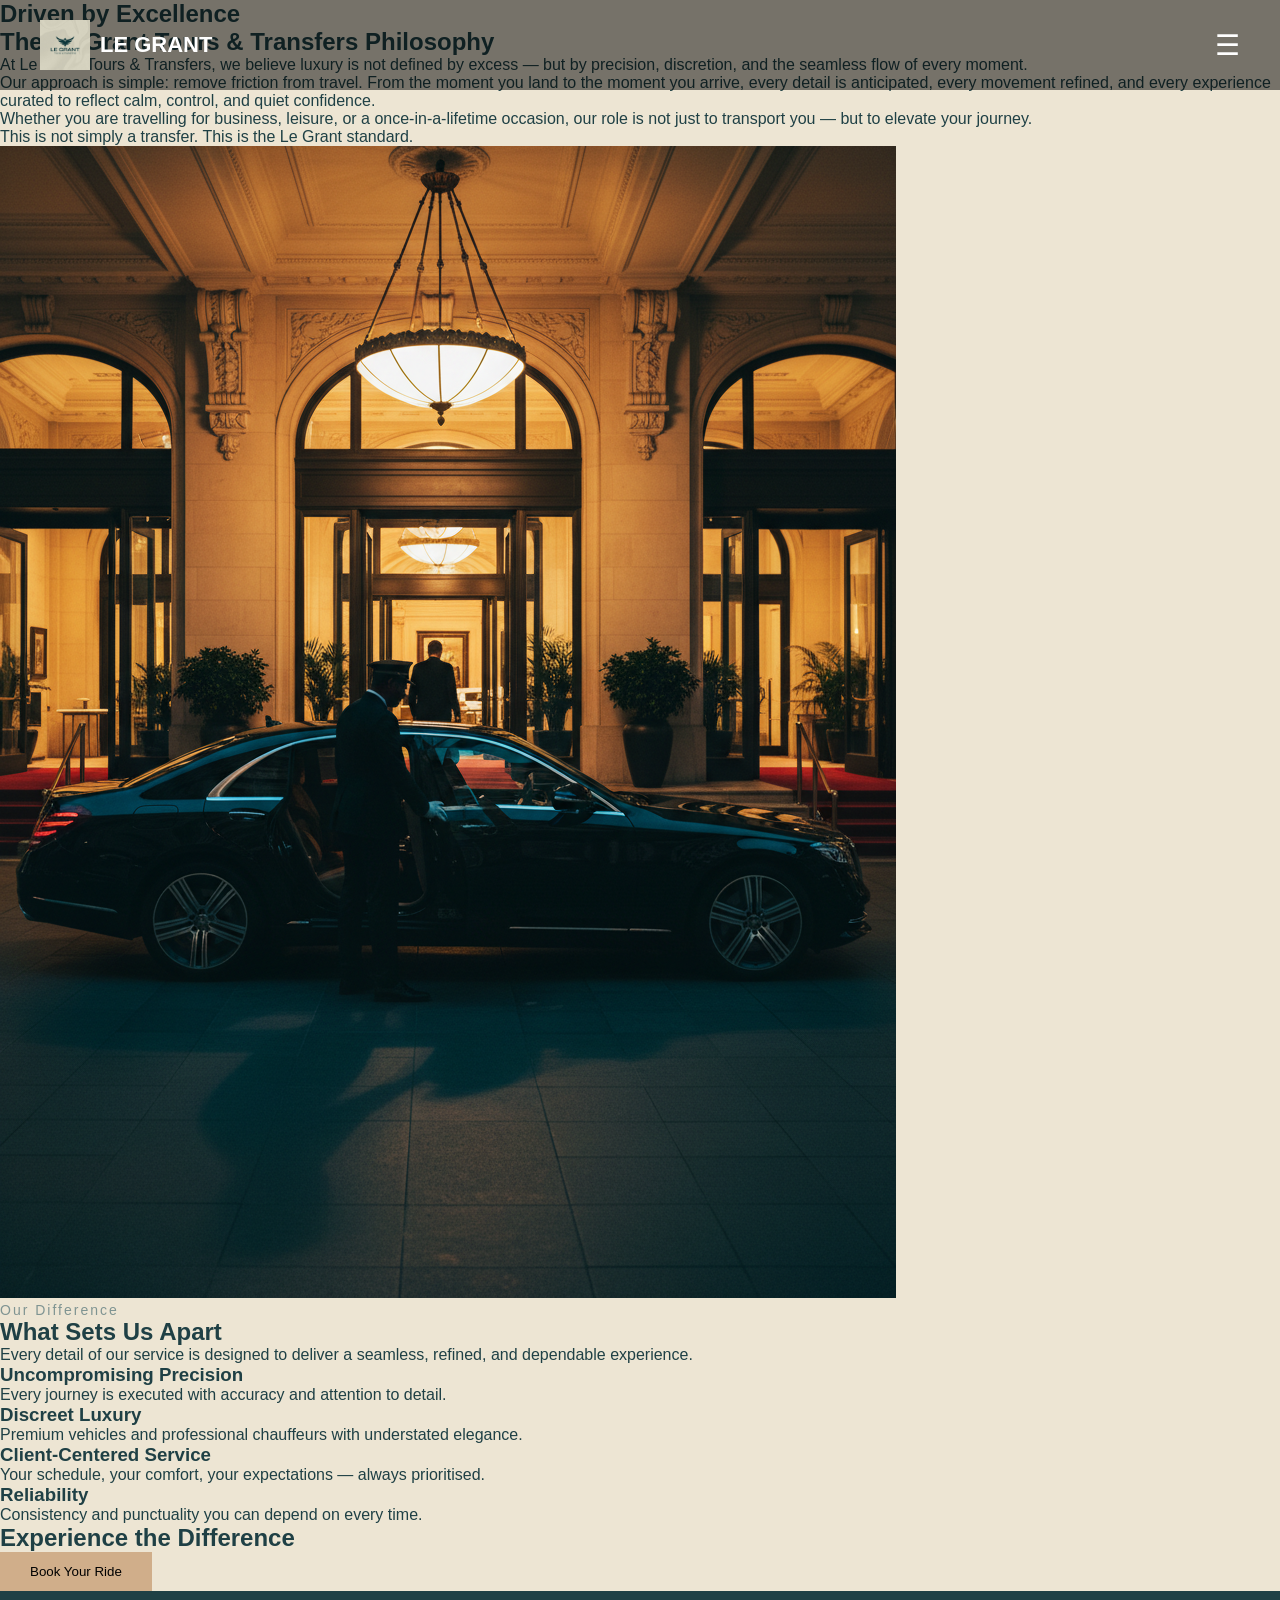
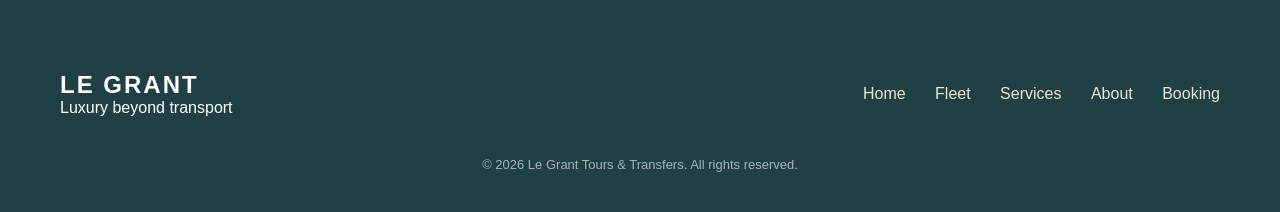
==== about.html @ b01efcc3 "Add files via upload" ====
<!DOCTYPE html>
<html lang="en">

<head>
  <meta charset="UTF-8">
  <meta name="viewport" content="width=device-width, initial-scale=1.0">
  <title>About — LE GRANT</title>
  <link rel="stylesheet" href="styles.css">
</head>

<body>

  <!-- NAV -->
  <header class="nav">
    <div class="logo-container">
      <img src="logo.jpg" alt="Logo">
      <span class="logo-text">LE GRANT</span>
    </div>
    <div class="hamburger" onclick="toggleMenu()">☰</div>
  </header>

  <!-- MENU -->
  <div class="menu-overlay" id="menuOverlay">
    <a href="index.html">Home</a>
    <a href="about.html">About</a>
    <a href="booking.html">Booking</a>
  </div>

  <!-- HERO -->
  <section class="about-hero">
    <h1>Driven by Excellence</h1>
  </section>

  <!-- STORY -->
  <section class="about-story">
    <div class="about-container">

      <div class="about-text">
        <h2>The Le Grant Tours & Transfers Philosophy</h2>

        <p>
          At Le Grant Tours & Transfers, we believe luxury is not defined by excess —
          but by precision, discretion, and the seamless flow of every moment.
        </p>

        <p>
          Our approach is simple: remove friction from travel. From the moment you land
          to the moment you arrive, every detail is anticipated, every movement refined,
          and every experience curated to reflect calm, control, and quiet confidence.
        </p>

        <p>
          Whether you are travelling for business, leisure, or a once-in-a-lifetime occasion,
          our role is not just to transport you — but to elevate your journey.
        </p>

        <p>
          This is not simply a transfer.  
          This is the Le Grant standard.
        </p>
      </div>

      <div class="about-image">
        <img src="driver.jpg" alt="Driver">
      </div>

    </div>
  </section>

  <!-- VALUES -->
  <section class="about-values">

    <div class="values-header">
      <p class="subtitle">Our Difference</p>
      <h2>What Sets Us Apart</h2>
      <p>
        Every detail of our service is designed to deliver a seamless, refined,
        and dependable experience.
      </p>
    </div>

    <div class="values-grid">

      <div class="value-card">
        <h3>Uncompromising Precision</h3>
        <p>Every journey is executed with accuracy and attention to detail.</p>
      </div>

      <div class="value-card">
        <h3>Discreet Luxury</h3>
        <p>Premium vehicles and professional chauffeurs with understated elegance.</p>
      </div>

      <div class="value-card">
        <h3>Client-Centered Service</h3>
        <p>Your schedule, your comfort, your expectations — always prioritised.</p>
      </div>

      <div class="value-card">
        <h3>Reliability</h3>
        <p>Consistency and punctuality you can depend on every time.</p>
      </div>

    </div>

  </section>

  <!-- CTA -->
  <section class="about-cta">
    <h2>Experience the Difference</h2>
    <a href="booking.html">
      <button>Book Your Ride</button>
    </a>
  </section>

  <!-- FOOTER -->
  <footer class="footer">

    <div class="footer-top">
      <div>
        <h2>LE GRANT</h2>
        <p>Luxury beyond transport</p>
      </div>

      <div class="footer-links">
        <a href="index.html">Home</a>
        <a href="index.html#fleet">Fleet</a>
        <a href="index.html#services">Services</a>
        <a href="about.html">About</a>
        <a href="booking.html">Booking</a>
      </div>
    </div>

    <p class="copyright">
      © 2026 Le Grant Tours & Transfers. All rights reserved.
    </p>

  </footer>

  <script src="script.js"></script>

</body>
</html>
---- styles.css ----
/* ===== RESET ===== */
* {
  margin: 0;
  padding: 0;
  box-sizing: border-box;
}

/* ===== BASE ===== */
body {
  font-family: 'Helvetica Neue', sans-serif;
  background: #EDE5D3;
  color: #1F4045;
}

html {
  scroll-behavior: smooth;
}

/* ===== NAV ===== */
.nav {
  position: fixed;
  width: 100%;
  padding: 20px 40px;
  display: flex;
  justify-content: space-between;
  align-items: center;
  z-index: 1000;
  background: rgba(0,0,0,0.5);
}

.logo-container {
  display: flex;
  align-items: center;
  gap: 10px;
}

.logo-container img {
  height: 50px;
}

.logo-text {
  font-size: 22px;
  color: white;
  font-weight: bold;
}

/* HAMBURGER */
.hamburger {
  font-size: 28px;
  color: white;
  cursor: pointer;
}

/* ===== MENU OVERLAY ===== */
.menu-overlay {
  position: fixed;
  inset: 0;
  background: #1F4045;
  display: flex;
  flex-direction: column;
  justify-content: center;
  align-items: center;
  transform: scaleY(0);
  transform-origin: top;
  transition: 0.5s ease;
  z-index: 9999;
}

.menu-overlay.active {
  transform: scaleY(1);
}

.menu-overlay a {
  color: white;
  font-size: 28px;
  margin: 15px 0;
  text-decoration: none;
}

/* ===== HERO ===== */
.hero {
  height: 100vh;
  background: url('hero.jpg') center/cover no-repeat;
  position: relative;
}

.overlay {
  position: absolute;
  inset: 0;
  background: rgba(31,64,69,0.6);
}

.hero-text {
  position: absolute;
  top: 50%;
  left: 10%;
  transform: translateY(-50%);
  color: white;
}

.hero h1 {
  font-size: 60px;
}

button {
  background: #D0AE8A;
  border: none;
  padding: 12px 30px;
  cursor: pointer;
  transition: 0.3s;
}

button:hover {
  opacity: 0.8;
}

/* ===== VIDEO FIX (IMPORTANT) ===== */
.video-section {
  display: flex;
  height: 100vh;
}

.video-section video {
  width: 60%;
  height: 100%;
  object-fit: cover;
}

.video-side-text {
  width: 40%;
  padding: 40px;
  background: #1F4045;
  color: white;
  display: flex;
  flex-direction: column;
  justify-content: center;
}

/* ===== MOBILE FIX ===== */
@media (max-width: 768px) {

  .hero h1 {
    font-size: 32px;
  }

  .nav {
    padding: 15px 20px;
  }

  .video-section {
    flex-direction: column;
    height: auto;
  }

  .video-section video {
    width: 100%;
    height: 300px;
  }

  .video-side-text {
    width: 100%;
    text-align: center;
  }
}
/* ===== FLEET ===== */
.fleet {
  padding: 100px 60px;
  background: #EDE5D3;
}

.fleet-wrapper {
  display: flex;
  align-items: center;
  justify-content: space-between;
  gap: 60px;
}

.fleet-info {
  width: 45%;
}

.subtitle {
  color: #7F9492;
  font-size: 14px;
  letter-spacing: 2px;
}

.fleet-info h2 {
  font-size: 42px;
  margin: 10px 0;
}

.fleet-info p {
  line-height: 1.6;
}

.specs {
  display: flex;
  gap: 40px;
  margin-top: 30px;
}

.specs div {
  text-align: left;
}

.specs span {
  font-size: 12px;
  color: gray;
}

.specs h3 {
  font-size: 22px;
  margin-top: 5px;
}

.counter {
  margin-top: 40px;
  font-size: 20px;
  opacity: 0.7;
}

/* IMAGE SIDE */
.fleet-slider {
  position: relative;
  width: 50%;
}

.fleet-slider img {
  width: 100%;
  border-radius: 12px;
  transition: opacity 0.5s ease, transform 0.4s ease;
}

/* HOVER EFFECT */
.fleet-slider img:hover {
  transform: scale(1.02);
}

/* ARROWS */
.arrow {
  position: absolute;
  top: 50%;
  transform: translateY(-50%);
  background: rgba(0,0,0,0.5);
  color: white;
  border: none;
  padding: 10px 14px;
  cursor: pointer;
  border-radius: 50%;
}

.left { left: 15px; }
.right { right: 15px; }

/* ===== MOBILE ===== */
@media (max-width: 768px) {
  .fleet-wrapper {
    flex-direction: column;
  }

  .fleet-info,
  .fleet-slider {
    width: 100%;
  }

  .fleet-info {
    text-align: center;
  }

  .specs {
    justify-content: center;
  }
}
/* ===== SERVICES ===== */
.services {
  padding: 120px 60px;
  background: #7F9492;
  color: white;
}

.services-header {
  max-width: 600px;
  margin-bottom: 60px;
}

.services-header h2 {
  font-size: 42px;
}

.services-desc {
  opacity: 0.85;
  line-height: 1.6;
}

.services-grid {
  display: grid;
  grid-template-columns: repeat(2, 1fr);
  gap: 30px;
}

.service-card {
  background: rgba(255,255,255,0.08);
  padding: 40px;
  border-radius: 12px;
  transition: all 0.4s ease;
}

.service-card h3 {
  margin-bottom: 10px;
}

.service-card p {
  opacity: 0.85;
}

/* HOVER = LUXURY FEEL */
.service-card:hover {
  background: #D0AE8A;
  color: #1F4045;
  transform: translateY(-8px);
}

/* ===== MOBILE ===== */
@media (max-width: 768px) {
  .services {
    padding: 80px 20px;
  }

  .services-grid {
    grid-template-columns: 1fr;
  }
}
/* ===== VIDEO SECTION CLEAN ===== */
.video-section {
  display: flex;
  height: 100vh;
}

.video-container {
  width: 60%;
  height: 100%;
  overflow: hidden;
}

.video-container video {
  width: 100%;
  height: 100%;
  object-fit: cover;
}

.video-text {
  width: 40%;
  background: #1F4045;
  color: white;
  padding: 60px;
  display: flex;
  flex-direction: column;
  justify-content: center;
}

.video-text h2 {
  font-size: 36px;
  margin: 10px 0;
}

.video-text h4 {
  margin-top: 20px;
  font-size: 20px;
  opacity: 0.8;
}

.video-text p {
  margin-top: 10px;
  line-height: 1.6;
  opacity: 0.9;
}

/* ===== MOBILE ===== */
@media (max-width: 768px) {
  .video-section {
    flex-direction: column;
    height: auto;
  }

  .video-container {
    width: 100%;
    height: 300px;
  }

  .video-text {
    width: 100%;
    padding: 30px;
    text-align: center;
  }
}
/* ===== PILOTS ===== */
.pilots-section {
  padding: 120px 60px;
  background: #EDE5D3;
}

.pilots-container {
  display: flex;
  align-items: center;
  gap: 80px;
}

.pilots-image {
  width: 50%;
}

.pilots-image img {
  width: 100%;
  border-radius: 12px;
  object-fit: cover;
}

/* TEXT SIDE */
.pilots-content {
  width: 50%;
}

.pilots-content h2 {
  font-size: 42px;
  margin: 10px 0 20px;
}

.pilots-text {
  margin-bottom: 15px;
  line-height: 1.7;
  opacity: 0.85;
}

/* STATS */
.pilots-stats {
  margin-top: 30px;
}

.stat-item {
  display: flex;
  align-items: center;
  gap: 15px;
  margin-bottom: 20px;
}

.stat-item i {
  font-size: 20px;
  color: #D0AE8A;
}

.stat-item h3 {
  font-size: 16px;
  margin-bottom: 2px;
}

.stat-item span {
  font-size: 13px;
  opacity: 0.7;
}

/* ===== MOBILE ===== */
@media (max-width: 768px) {
  .pilots-container {
    flex-direction: column;
    gap: 40px;
  }

  .pilots-image,
  .pilots-content {
    width: 100%;
  }

  .pilots-content {
    text-align: center;
  }

  .stat-item {
    justify-content: center;
  }
}
/* ===== CONTACT ===== */
.contact-section {
  padding: 120px 60px;
  background: #1F4045;
  color: white;
}

.contact-container {
  display: flex;
  justify-content: space-between;
  gap: 80px;
  align-items: flex-start;
}

/* LEFT SIDE */
.contact-info {
  width: 45%;
}

.contact-info h2 {
  font-size: 40px;
  margin-bottom: 20px;
}

.contact-info p {
  margin-bottom: 15px;
  line-height: 1.6;
  opacity: 0.9;
}

/* FORM */
.contact-form {
  width: 45%;
  display: flex;
  flex-direction: column;
}

.contact-form input,
.contact-form textarea {
  margin-bottom: 15px;
  padding: 14px;
  border: none;
  border-radius: 6px;
  font-size: 14px;
}

.contact-form textarea {
  min-height: 120px;
  resize: none;
}

.contact-form button {
  background: #D0AE8A;
  padding: 14px;
  border-radius: 6px;
  font-weight: bold;
}

/* ===== MOBILE ===== */
@media (max-width: 768px) {
  .contact-container {
    flex-direction: column;
  }

  .contact-info,
  .contact-form {
    width: 100%;
  }

  .contact-info {
    text-align: center;
  }
}
/* ===== FOOTER ===== */
.footer {
  background: #1F4045;
  color: white;
  padding: 80px 60px 40px;
}

.footer-top {
  display: flex;
  justify-content: space-between;
  align-items: center;
  margin-bottom: 40px;
}

.footer h2 {
  font-size: 24px;
  letter-spacing: 2px;
}

.footer-links a {
  margin-left: 25px;
  color: #EDE5D3;
  text-decoration: none;
  position: relative;
}

/* UNDERLINE HOVER EFFECT */
.footer-links a::after {
  content: "";
  position: absolute;
  left: 0;
  bottom: -5px;
  width: 0%;
  height: 2px;
  background: #D0AE8A;
  transition: 0.3s;
}

.footer-links a:hover::after {
  width: 100%;
}

.copyright {
  text-align: center;
  font-size: 13px;
  opacity: 0.6;
}
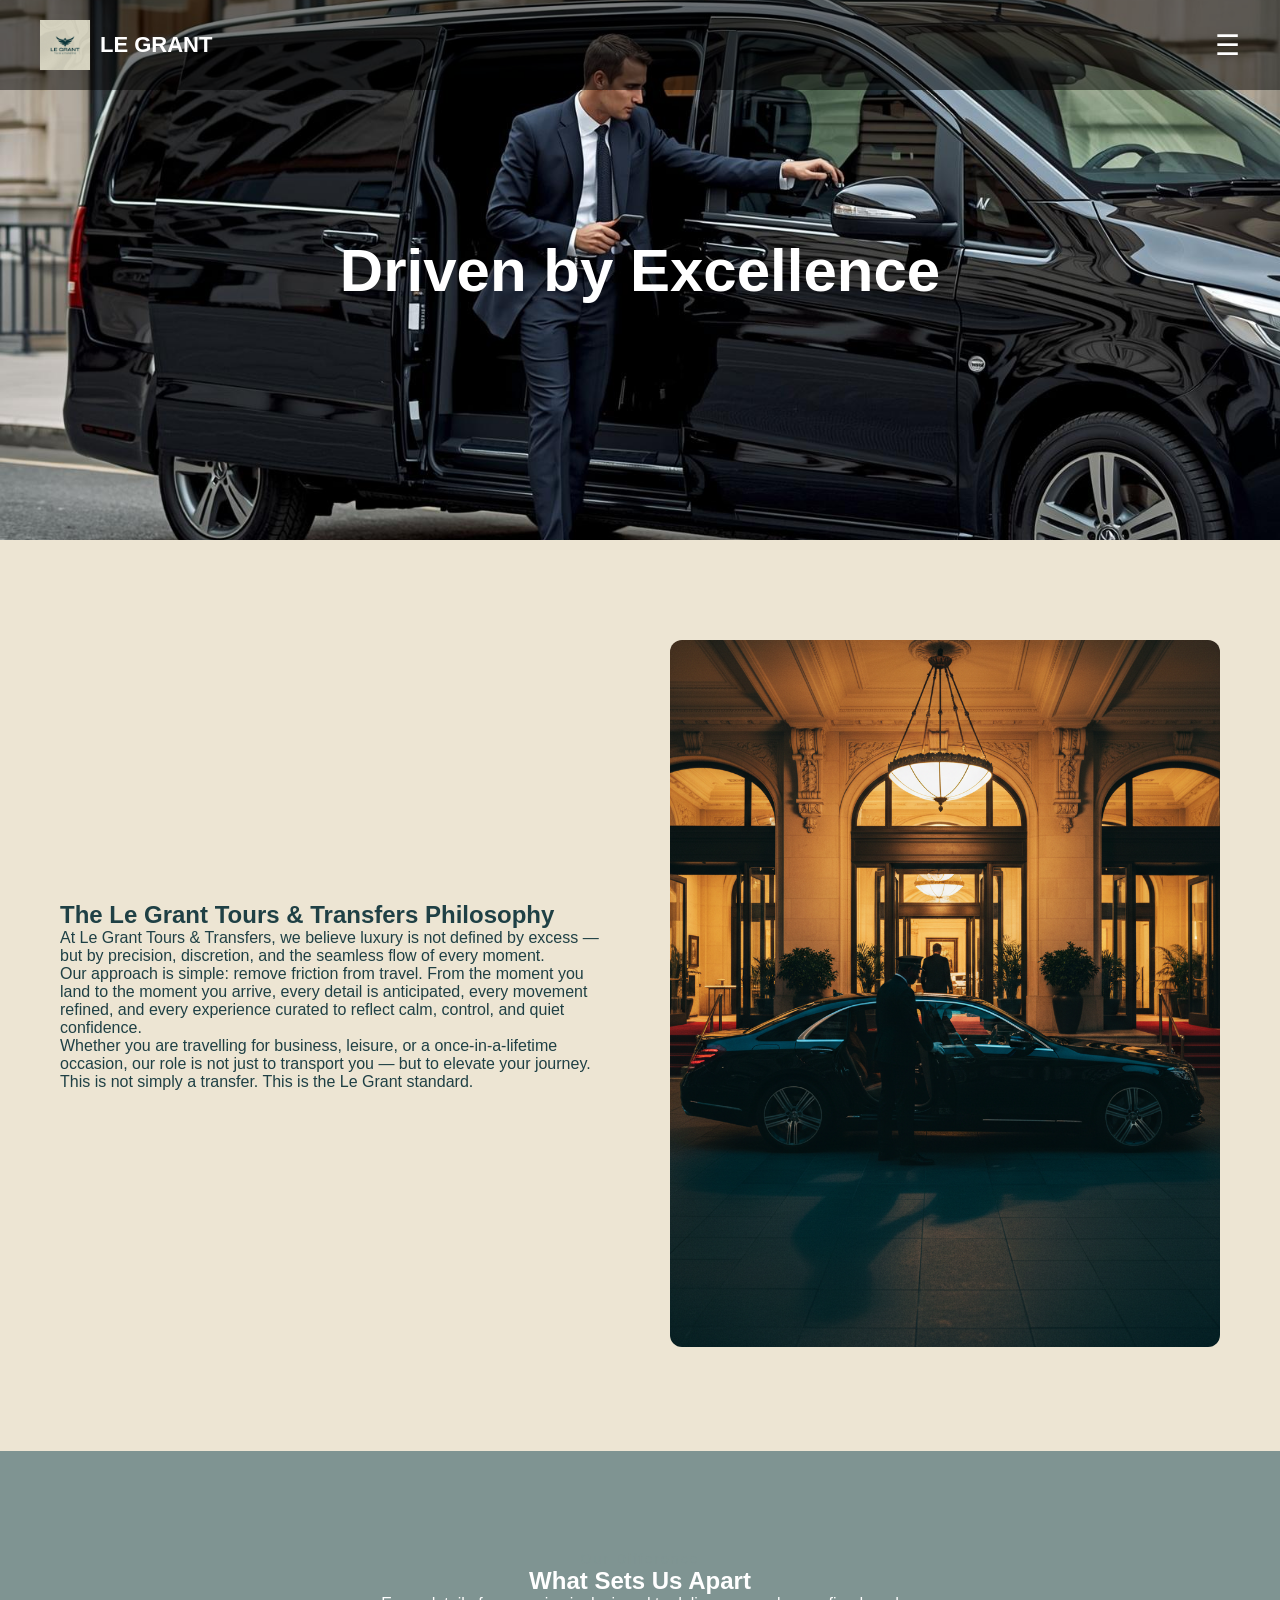
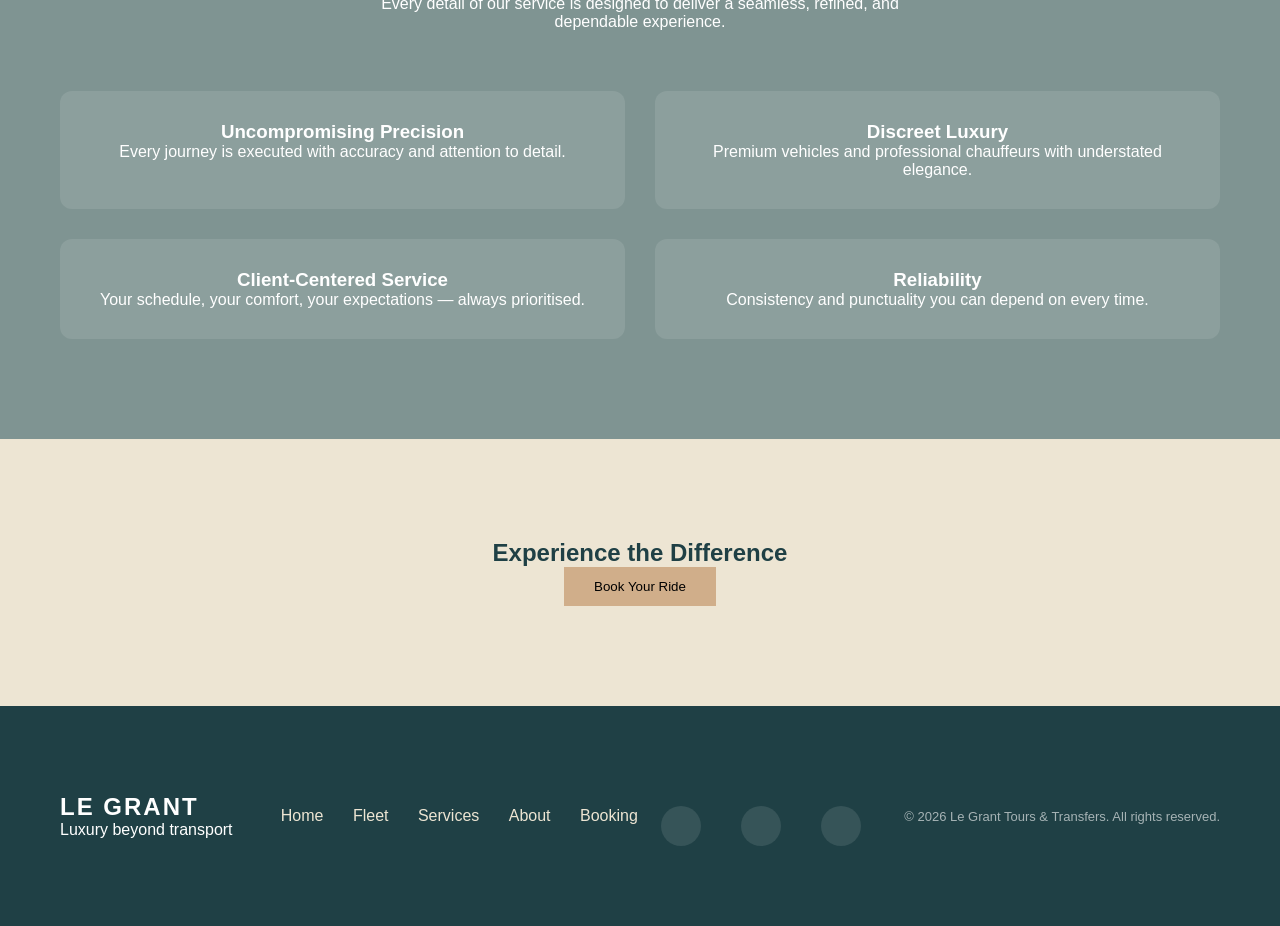
==== commit c2cacc09: "Update about.html" ====
--- a/about.html
+++ b/about.html
@@ -6,6 +6,7 @@
   <meta name="viewport" content="width=device-width, initial-scale=1.0">
   <title>About — LE GRANT</title>
   <link rel="stylesheet" href="styles.css">
+  <link rel="icon" href="logo.jpg" type="image/jpeg" sizes="32x32">
 </head>
 
 <body>
@@ -122,14 +123,29 @@
         <p>Luxury beyond transport</p>
       </div>
 
-      <div class="footer-links">
-        <a href="index.html">Home</a>
-        <a href="index.html#fleet">Fleet</a>
-        <a href="index.html#services">Services</a>
-        <a href="about.html">About</a>
-        <a href="booking.html">Booking</a>
-      </div>
-    </div>
+       <div class="footer-links">
+  <a href="index.html">Home</a>
+  <a href="index.html#fleet">Fleet</a>
+  <a href="services.html">Services</a>
+  <a href="about.html">About</a>
+  <a href="booking.html">Booking</a>
+</div>
+
+<div class="footer-socials">
+
+  <a href="https://instagram.com/YOURUSERNAME" target="_blank">
+    <i class="fab fa-instagram"></i>
+  </a>
+
+  <a href="https://facebook.com/YOURPAGE" target="_blank">
+    <i class="fab fa-facebook-f"></i>
+  </a>
+
+  <a href="https://wa.me/278XXXXXXXXX" target="_blank">
+    <i class="fab fa-whatsapp"></i>
+  </a>
+
+</div>
 
     <p class="copyright">
       © 2026 Le Grant Tours & Transfers. All rights reserved.
@@ -140,4 +156,4 @@
   <script src="script.js"></script>
 
 </body>
-</html>+</html>
--- a/styles.css
+++ b/styles.css
@@ -80,7 +80,7 @@
 /* ===== HERO ===== */
 .hero {
   height: 100vh;
-  background: url('hero.jpg') center/cover no-repeat;
+  background: url('car2.jpg') center/cover no-repeat;
   position: relative;
 }
 
@@ -96,10 +96,19 @@
   left: 10%;
   transform: translateY(-50%);
   color: white;
+  max-width: 500px;
 }
 
 .hero h1 {
-  font-size: 60px;
+  font-size: 64px;
+  line-height: 1.1;
+  margin-bottom: 20px;
+}
+
+.hero-text p {
+  font-size: 18px;
+  margin-bottom: 25px;
+  opacity: 0.9;
 }
 
 button {
@@ -113,6 +122,7 @@
 button:hover {
   opacity: 0.8;
 }
+
 
 /* ===== VIDEO FIX (IMPORTANT) ===== */
 .video-section {
@@ -599,3 +609,499 @@
   font-size: 13px;
   opacity: 0.6;
 }
+/* ===== ANIMATIONS ===== */
+.fade-in {
+  opacity: 0;
+  transform: translateY(40px);
+  transition: all 0.8s ease;
+}
+
+.fade-in.show {
+  opacity: 1;
+  transform: translateY(0);
+}
+/* NAV SCROLL EFFECT */
+.nav.scrolled {
+  background: #1F4045;
+  transition: 0.3s;
+}
+/* ===== ABOUT PAGE ===== */
+
+.about-hero {
+  height: 60vh;
+  background: url('hero.jpg') center/cover no-repeat;
+  display: flex;
+  align-items: center;
+  justify-content: center;
+  color: white;
+  font-size: 40px;
+}
+
+.about-story {
+  padding: 100px 60px;
+}
+
+.about-container {
+  display: flex;
+  align-items: center;
+  gap: 60px;
+}
+
+.about-text {
+  width: 50%;
+}
+
+.about-image {
+  width: 50%;
+}
+
+.about-image img {
+  width: 100%;
+  border-radius: 12px;
+}
+
+.about-values {
+  padding: 100px 60px;
+  background: #7F9492;
+  color: white;
+  text-align: center;
+}
+
+.values-grid {
+  display: flex;
+  justify-content: center;
+  gap: 40px;
+  margin-top: 40px;
+}
+
+.value {
+  max-width: 250px;
+}
+
+.about-cta {
+  padding: 100px 60px;
+  text-align: center;
+}
+
+/* MOBILE */
+@media (max-width: 768px) {
+  .about-container {
+    flex-direction: column;
+  }
+
+  .about-text,
+  .about-image {
+    width: 100%;
+  }
+
+  .values-grid {
+    flex-direction: column;
+    align-items: center;
+  }
+}
+/* ===== ABOUT PAGE ===== */
+
+.about-hero {
+  height: 60vh;
+  background: url('Chauffeur.jpg') center/cover no-repeat;
+  display: flex;
+  align-items: center;
+  justify-content: center;
+  color: white;
+  font-size: 40px;
+}
+
+.about-story {
+  padding: 100px 60px;
+}
+
+.about-container {
+  display: flex;
+  align-items: center;
+  gap: 60px;
+}
+
+.about-text {
+  width: 50%;
+}
+
+.about-image {
+  width: 50%;
+}
+
+.about-image img {
+  width: 100%;
+  border-radius: 12px;
+}
+
+/* VALUES */
+.about-values {
+  padding: 100px 60px;
+  background: #7F9492;
+  color: white;
+  text-align: center;
+}
+
+.values-header {
+  max-width: 600px;
+  margin: 0 auto 60px;
+}
+
+.values-grid {
+  display: grid;
+  grid-template-columns: repeat(2, 1fr);
+  gap: 30px;
+}
+
+.value-card {
+  background: rgba(255,255,255,0.1);
+  padding: 30px;
+  border-radius: 12px;
+  transition: 0.3s;
+}
+
+.value-card:hover {
+  background: #D0AE8A;
+  color: #1F4045;
+  transform: translateY(-5px);
+}
+
+/* CTA */
+.about-cta {
+  padding: 100px 60px;
+  text-align: center;
+}
+
+/* MOBILE */
+@media (max-width: 768px) {
+  .about-container {
+    flex-direction: column;
+  }
+
+  .about-text,
+  .about-image {
+    width: 100%;
+  }
+
+  .values-grid {
+    grid-template-columns: 1fr;
+  }
+}
+/* FIX ANCHOR SCROLL OFFSET */
+section {
+  scroll-margin-top: 100px;
+}
+/* ===== BOOKING PAGE ===== */
+
+.booking-hero {
+  height: 50vh;
+  background: url('hero.jpg') center/cover no-repeat;
+  display: flex;
+  align-items: center;
+  justify-content: center;
+  color: white;
+  font-size: 40px;
+}
+
+.booking-section {
+  padding: 100px 60px;
+  display: flex;
+  justify-content: center;
+}
+
+.booking-container {
+  width: 100%;
+  max-width: 600px;
+  text-align: center;
+}
+
+.booking-container h2 {
+  margin-bottom: 30px;
+  font-size: 32px;
+}
+
+.booking-form {
+  display: flex;
+  flex-direction: column;
+}
+
+.booking-form input,
+.booking-form select,
+.booking-form textarea {
+  margin-bottom: 15px;
+  padding: 14px;
+  border: none;
+  border-radius: 6px;
+}
+
+.booking-form textarea {
+  min-height: 120px;
+  resize: none;
+}
+
+.booking-form button {
+  background: #D0AE8A;
+  padding: 14px;
+  font-weight: bold;
+}
+
+/* CTA */
+.booking-cta {
+  padding: 80px 60px;
+  text-align: center;
+}
+
+.booking-cta button {
+  margin-top: 20px;
+}
+
+/* MOBILE */
+@media (max-width: 768px) {
+  .booking-section {
+    padding: 60px 20px;
+  }
+}
+/* ===== SERVICES PAGE ===== */
+
+.services-hero {
+  height: 50vh;
+  background: url('hero.jpg') center/cover no-repeat;
+  display: flex;
+  align-items: center;
+  justify-content: center;
+  color: white;
+  font-size: 36px;
+}
+
+.services-intro {
+  padding: 80px 60px;
+  max-width: 800px;
+}
+
+.services-detailed {
+  padding: 80px 60px;
+}
+
+.service-block {
+  margin-bottom: 40px;
+}
+
+.services-video {
+  display: flex;
+  height: 80vh;
+}
+
+.video-wrapper {
+  width: 60%;
+}
+
+.video-wrapper video {
+  width: 100%;
+  height: 100%;
+  object-fit: cover;
+}
+
+.video-info {
+  width: 40%;
+  padding: 60px;
+  background: #1F4045;
+  color: white;
+  display: flex;
+  flex-direction: column;
+  justify-content: center;
+}
+
+.services-cta {
+  padding: 80px;
+  text-align: center;
+}
+
+/* MOBILE */
+@media (max-width: 768px) {
+  .services-video {
+    flex-direction: column;
+    height: auto;
+  }
+
+  .video-wrapper,
+  .video-info {
+    width: 100%;
+  }
+}
+/* ===== PREMIUM SERVICES LAYOUT ===== */
+.service-row {
+  display: flex;
+  align-items: center;
+  gap: 60px;
+  padding: 100px 60px;
+}
+
+.service-row.reverse {
+  flex-direction: row-reverse;
+}
+
+/* IMAGE */
+.service-img {
+  width: 50%;
+}
+
+.service-img img {
+  width: 100%;
+  border-radius: 12px;
+  object-fit: cover;
+  transition: 0.4s;
+}
+
+.service-img img:hover {
+  transform: scale(1.03);
+}
+
+/* TEXT */
+.service-text {
+  width: 50%;
+}
+
+.service-text h2 {
+  font-size: 36px;
+  margin-bottom: 10px;
+}
+
+.service-highlight {
+  font-weight: bold;
+  margin-bottom: 15px;
+  color: #D0AE8A;
+}
+
+.service-text ul {
+  margin-bottom: 20px;
+}
+
+.service-text li {
+  margin-bottom: 8px;
+  list-style: none;
+  position: relative;
+  padding-left: 20px;
+}
+
+.service-text li::before {
+  content: "•";
+  position: absolute;
+  left: 0;
+  color: #D0AE8A;
+}
+
+/* MOBILE */
+@media (max-width: 768px) {
+  .service-row {
+    flex-direction: column;
+    padding: 60px 20px;
+  }
+
+  .service-img,
+  .service-text {
+    width: 100%;
+  }
+
+  .service-text {
+    text-align: center;
+  }
+}
+/* ===== REVIEWS ===== */
+.reviews {
+  padding: 100px 60px;
+  background: #EDE5D3;
+  text-align: center;
+}
+
+.reviews-header h2 {
+  font-size: 36px;
+  margin-top: 10px;
+}
+
+.reviews-grid {
+  display: flex;
+  gap: 30px;
+  margin-top: 50px;
+}
+
+.review-card {
+  background: white;
+  padding: 30px;
+  border-radius: 12px;
+  flex: 1;
+  transition: 0.3s;
+}
+
+.review-card:hover {
+  transform: translateY(-5px);
+}
+
+.review-card p {
+  font-style: italic;
+  margin-bottom: 15px;
+}
+
+.review-card h4 {
+  font-size: 14px;
+  opacity: 0.7;
+}
+
+/* MOBILE */
+@media (max-width: 768px) {
+  .reviews-grid {
+    flex-direction: column;
+  }
+}
+/* ===== SOCIAL ICONS ===== */
+.footer-socials {
+  margin-top: 25px;
+  display: flex;
+  gap: 20px;
+}
+
+.footer-socials a {
+  width: 40px;
+  height: 40px;
+  display: flex;
+  align-items: center;
+  justify-content: center;
+  background: rgba(255,255,255,0.1);
+  border-radius: 50%;
+  color: #EDE5D3;
+  font-size: 18px;
+  transition: all 0.3s ease;
+}
+
+/* HOVER = PREMIUM EFFECT */
+.footer-socials a:hover {
+  background: #D0AE8A;
+  color: #1F4045;
+  transform: translateY(-3px);
+}
+/* ===== FOOTER SOCIALS ===== */
+.footer-socials {
+  margin-top: 20px;
+}
+
+.footer-socials a {
+  margin-right: 20px;
+  text-decoration: none;
+  color: #EDE5D3;
+  position: relative;
+}
+
+/* HOVER EFFECT */
+.footer-socials a::after {
+  content: "";
+  position: absolute;
+  left: 0;
+  bottom: -4px;
+  width: 0%;
+  height: 2px;
+  background: #D0AE8A;
+  transition: 0.3s;
+}
+
+.footer-socials a:hover::after {
+  width: 100%;
+}
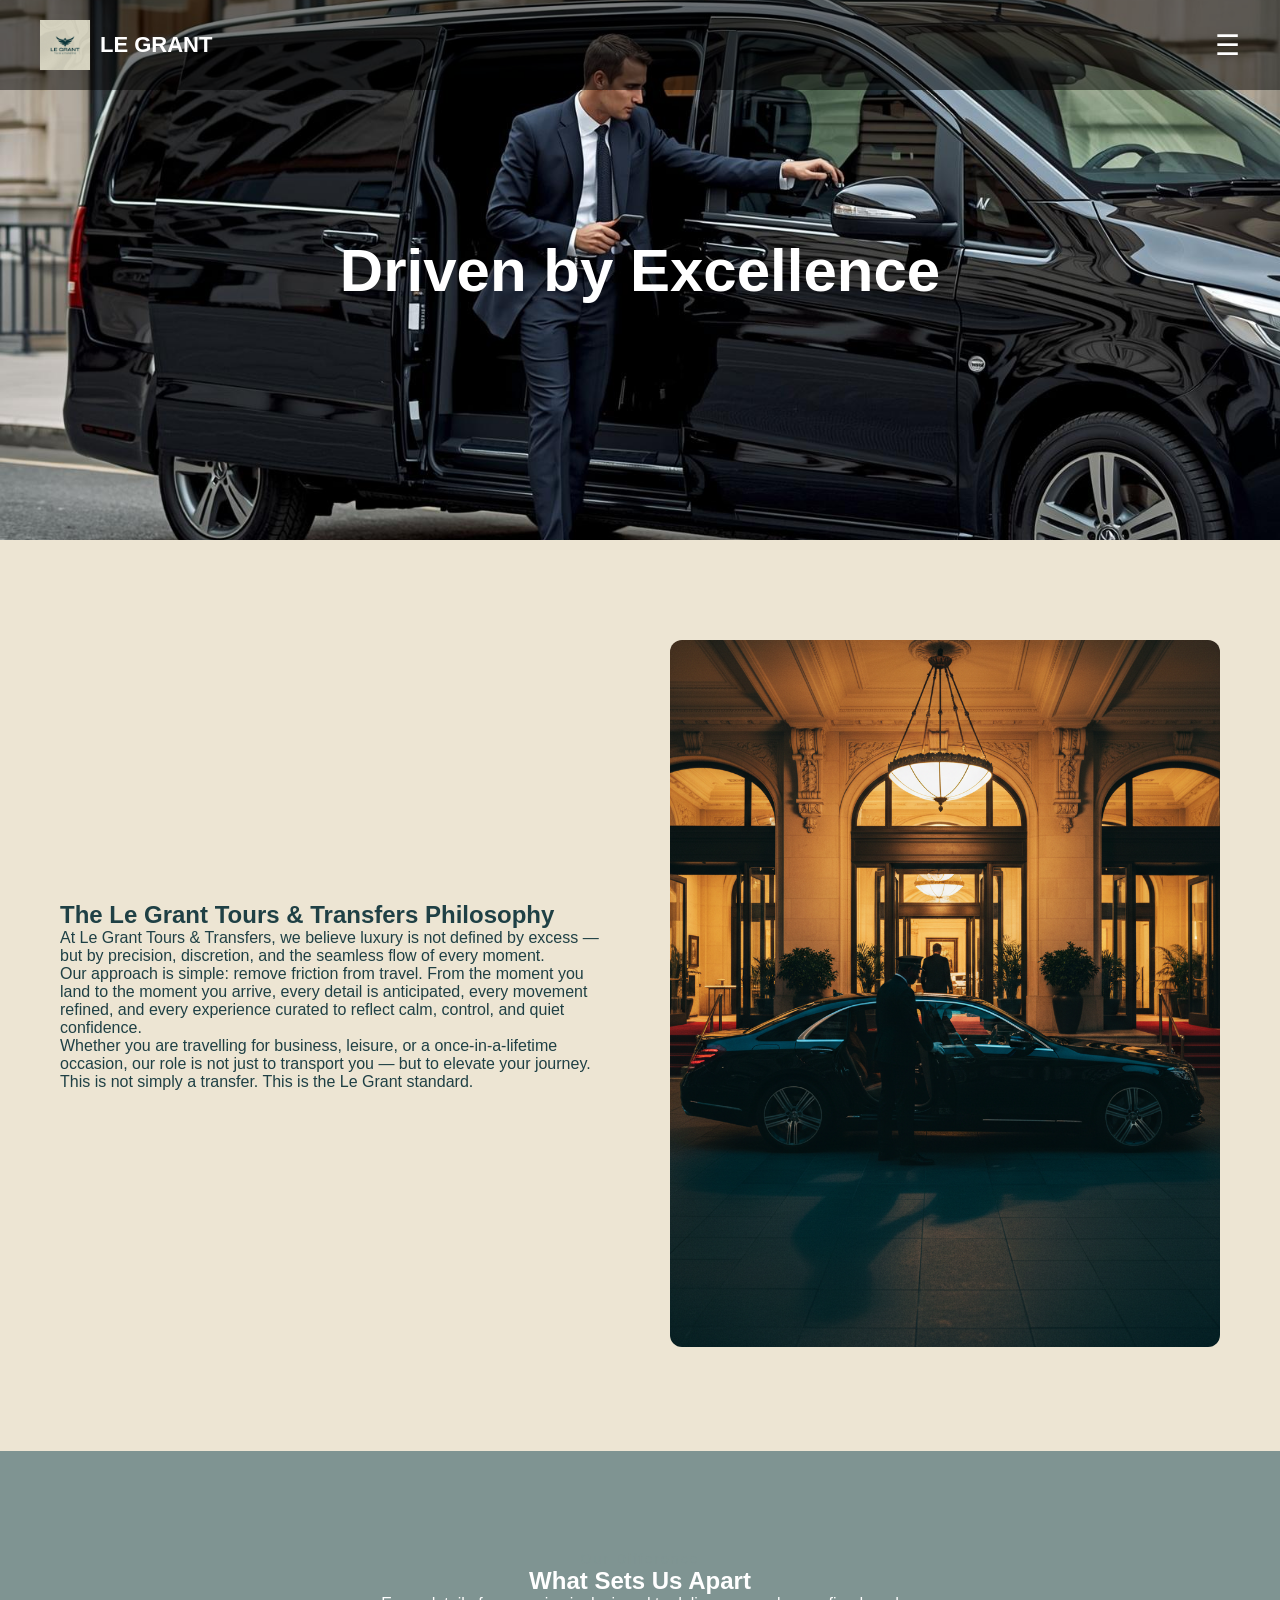
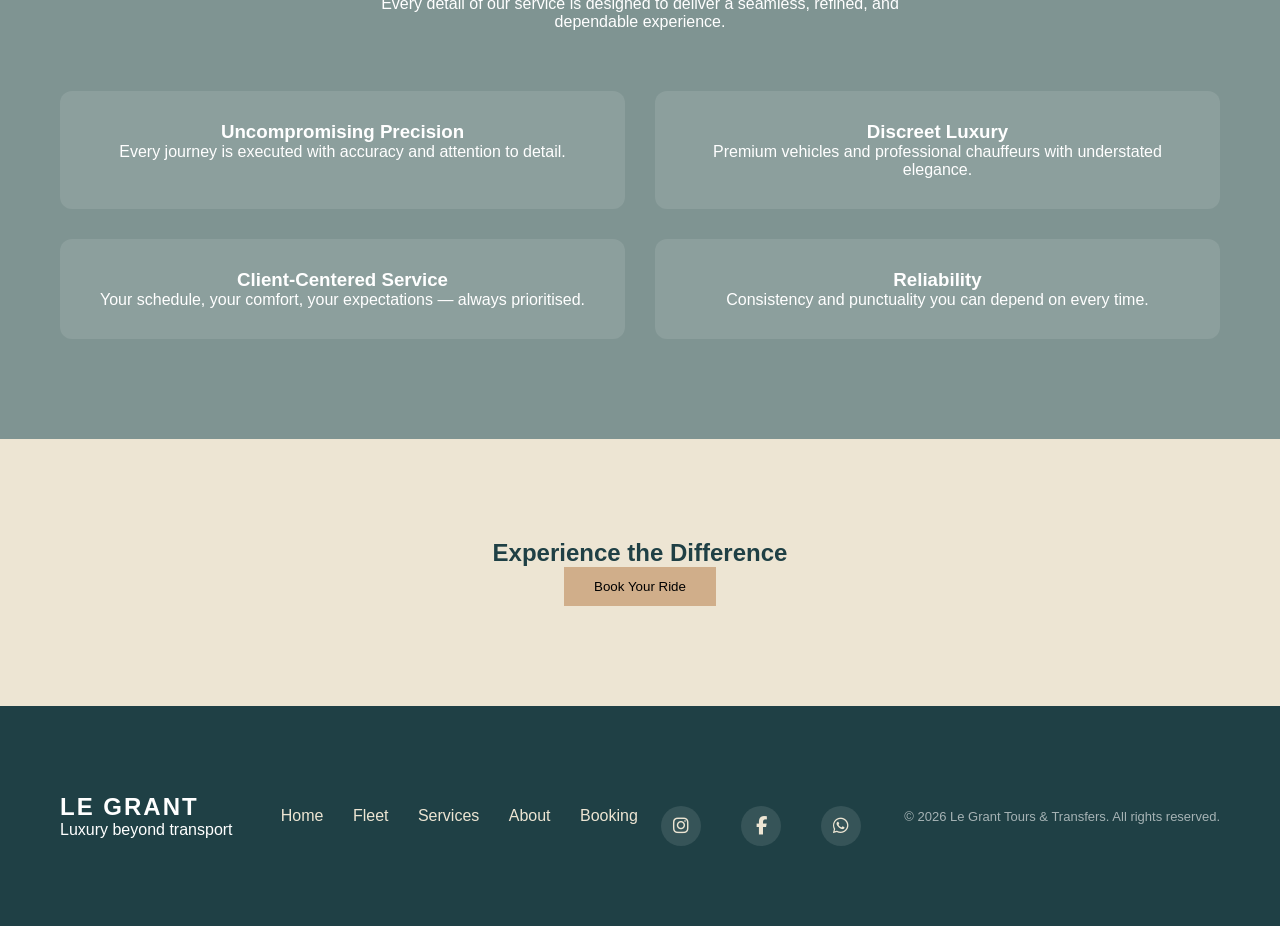
==== commit f30b8ef5: "Update about.html" ====
--- a/about.html
+++ b/about.html
@@ -6,6 +6,7 @@
   <meta name="viewport" content="width=device-width, initial-scale=1.0">
   <title>About — LE GRANT</title>
   <link rel="stylesheet" href="styles.css">
+  <link rel="stylesheet" href="https://cdnjs.cloudflare.com/ajax/libs/font-awesome/6.5.0/css/all.min.css">
   <link rel="icon" href="logo.jpg" type="image/jpeg" sizes="32x32">
 </head>
 
@@ -133,15 +134,16 @@
 
 <div class="footer-socials">
 
-  <a href="https://instagram.com/YOURUSERNAME" target="_blank">
+  <a href="https://instagram.com/legrant_tours
+" target="_blank">
     <i class="fab fa-instagram"></i>
   </a>
 
-  <a href="https://facebook.com/YOURPAGE" target="_blank">
+  <a href="https://facebook.com/profile.php?id=61576402285973" target="_blank">
     <i class="fab fa-facebook-f"></i>
   </a>
 
-  <a href="https://wa.me/278XXXXXXXXX" target="_blank">
+  <a href="https://wa.me/2776220357" target="_blank">
     <i class="fab fa-whatsapp"></i>
   </a>
 
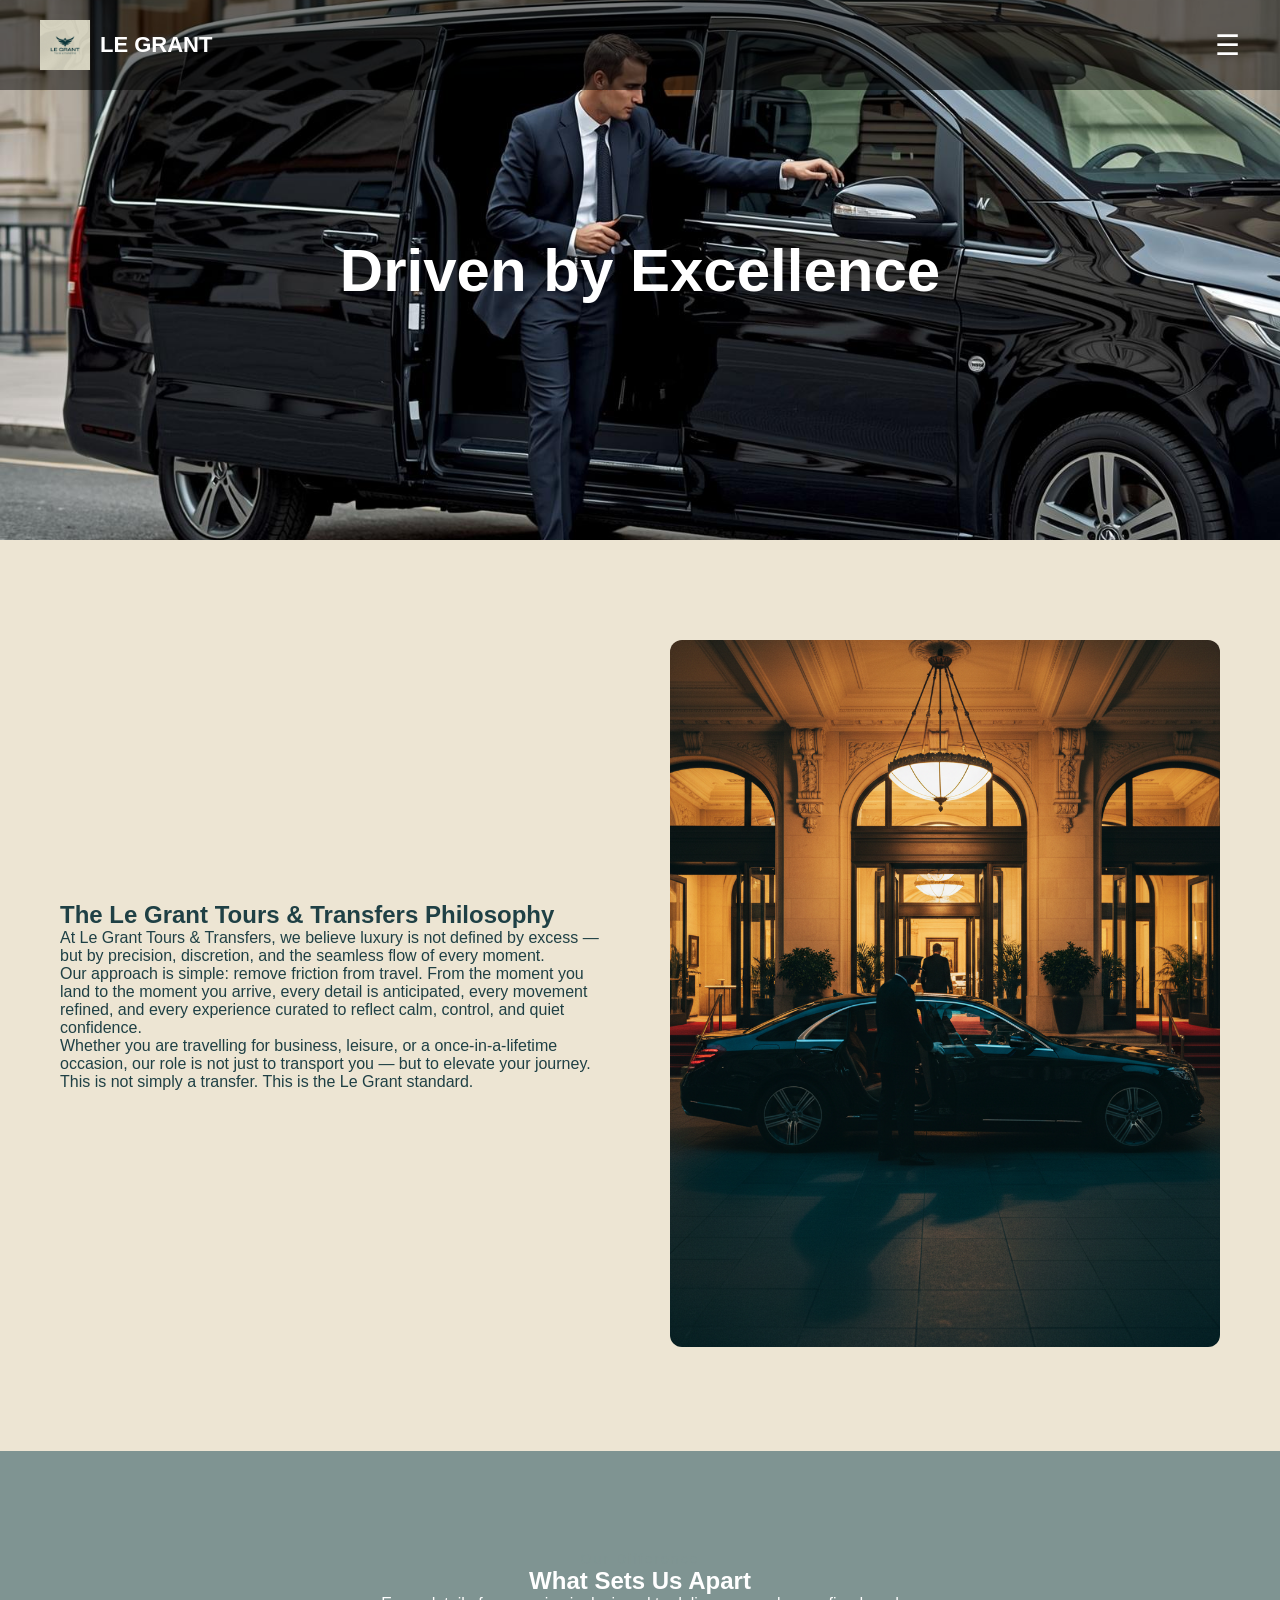
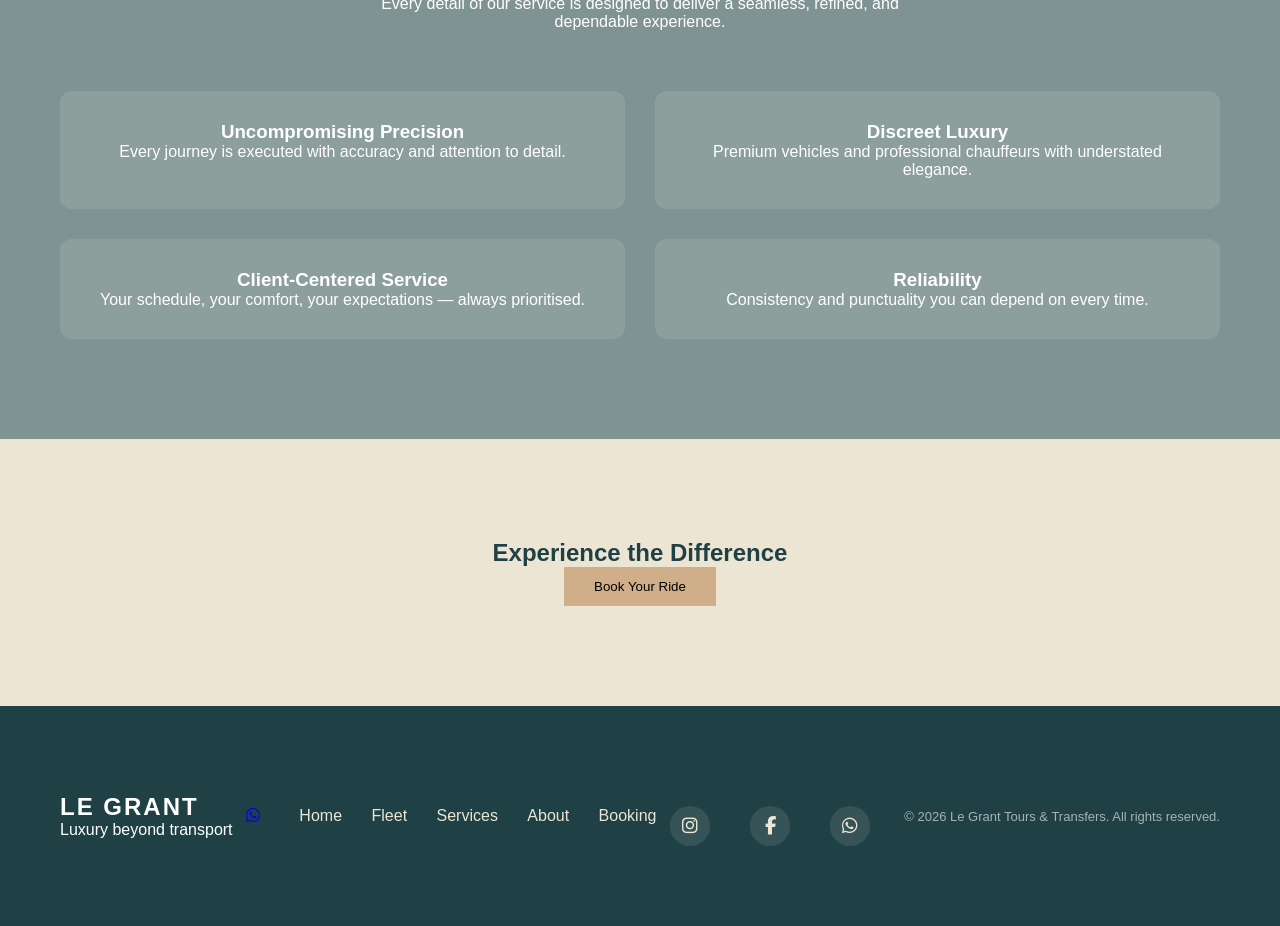
==== commit 573c88b8: "Update about.html" ====
--- a/about.html
+++ b/about.html
@@ -124,6 +124,10 @@
         <p>Luxury beyond transport</p>
       </div>
 
+      <a href="https://wa.me/27796220357" class="whatsapp-float" target="_blank">
+  <i class="fab fa-whatsapp"></i>
+</a>
+
        <div class="footer-links">
   <a href="index.html">Home</a>
   <a href="index.html#fleet">Fleet</a>
@@ -143,7 +147,7 @@
     <i class="fab fa-facebook-f"></i>
   </a>
 
-  <a href="https://wa.me/2776220357" target="_blank">
+  <a href="https://wa.me/27796220357" target="_blank">
     <i class="fab fa-whatsapp"></i>
   </a>
 
--- a/styles.css
+++ b/styles.css
@@ -80,7 +80,7 @@
 /* ===== HERO ===== */
 .hero {
   height: 100vh;
-  background: url('car2.jpg') center/cover no-repeat;
+  background: url('car2.png') center/cover no-repeat;
   position: relative;
 }
 
@@ -629,7 +629,7 @@
 
 .about-hero {
   height: 60vh;
-  background: url('hero.jpg') center/cover no-repeat;
+  background: url('hero.png') center/cover no-repeat;
   display: flex;
   align-items: center;
   justify-content: center;
@@ -795,7 +795,7 @@
 
 .booking-hero {
   height: 50vh;
-  background: url('hero.jpg') center/cover no-repeat;
+  background: url('hero.png') center/cover no-repeat;
   display: flex;
   align-items: center;
   justify-content: center;
@@ -865,7 +865,7 @@
 
 .services-hero {
   height: 50vh;
-  background: url('hero.jpg') center/cover no-repeat;
+  background: url('hero.png') center/cover no-repeat;
   display: flex;
   align-items: center;
   justify-content: center;
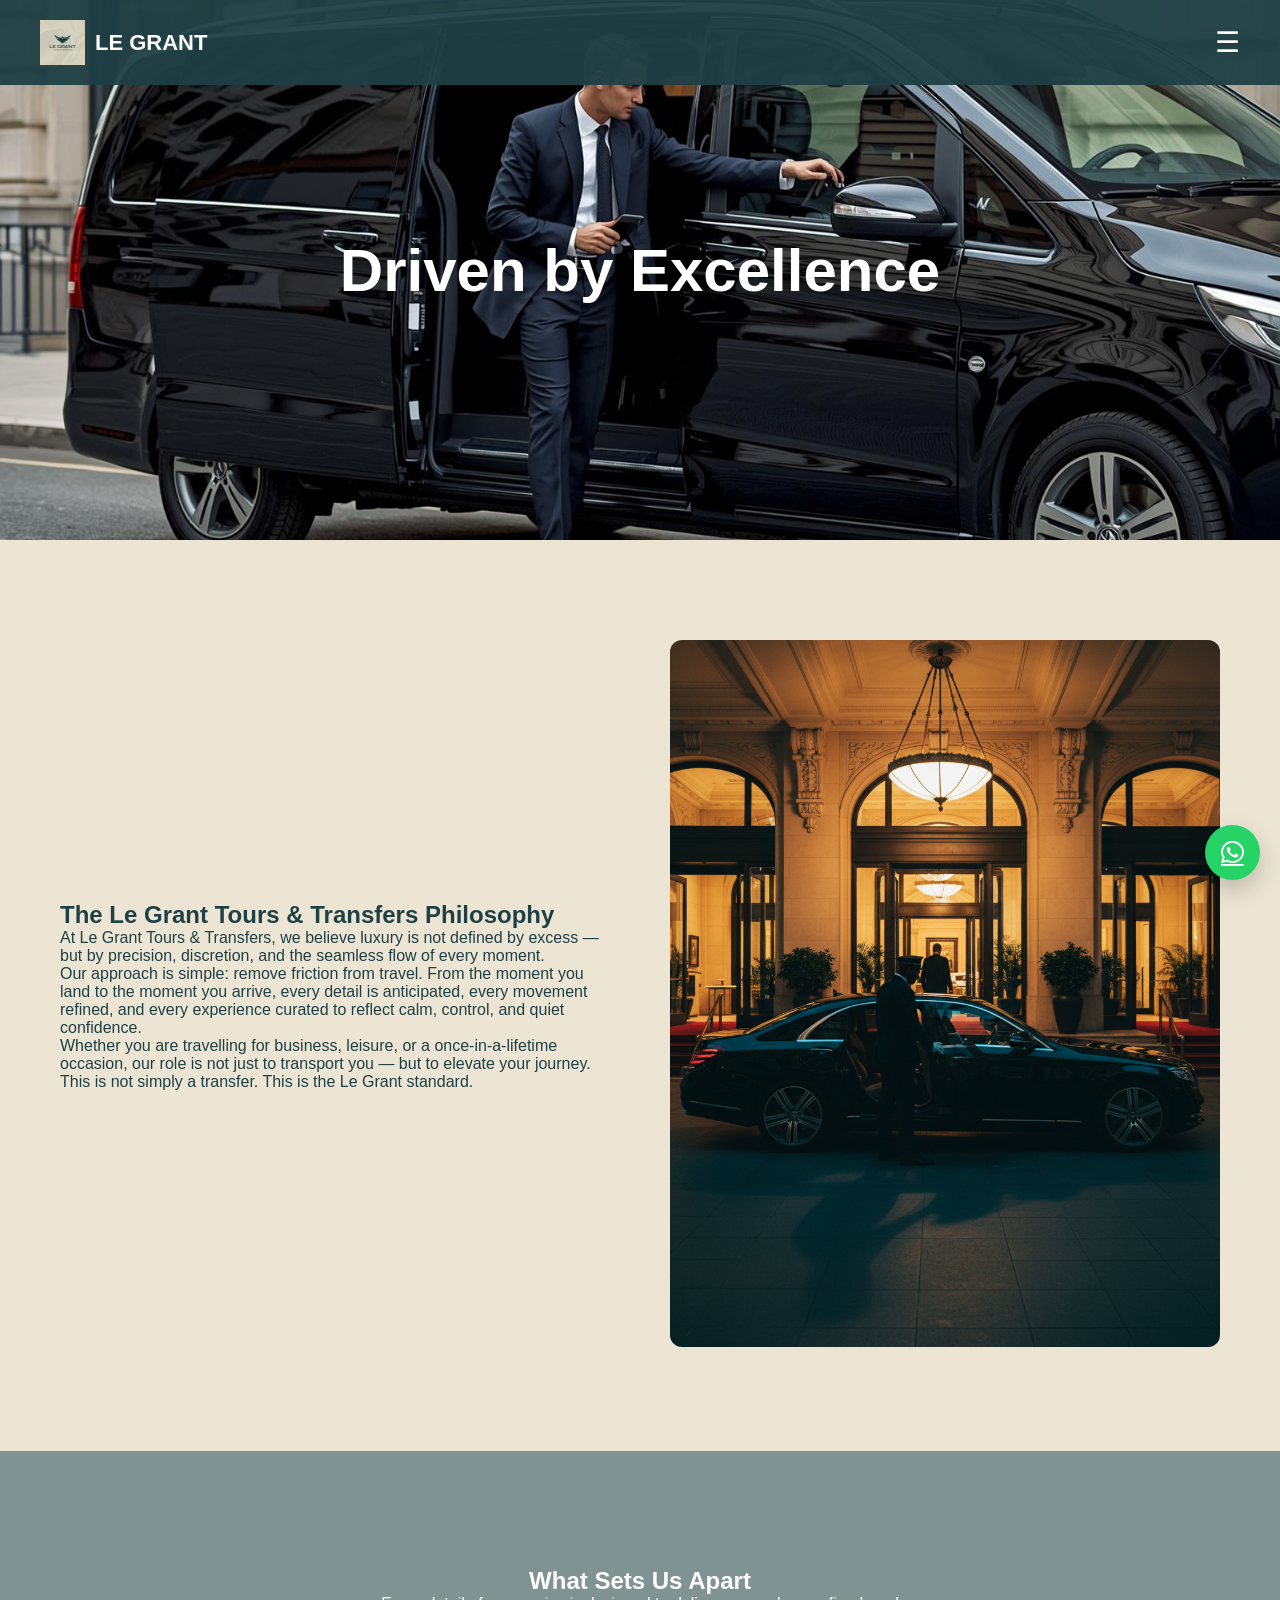
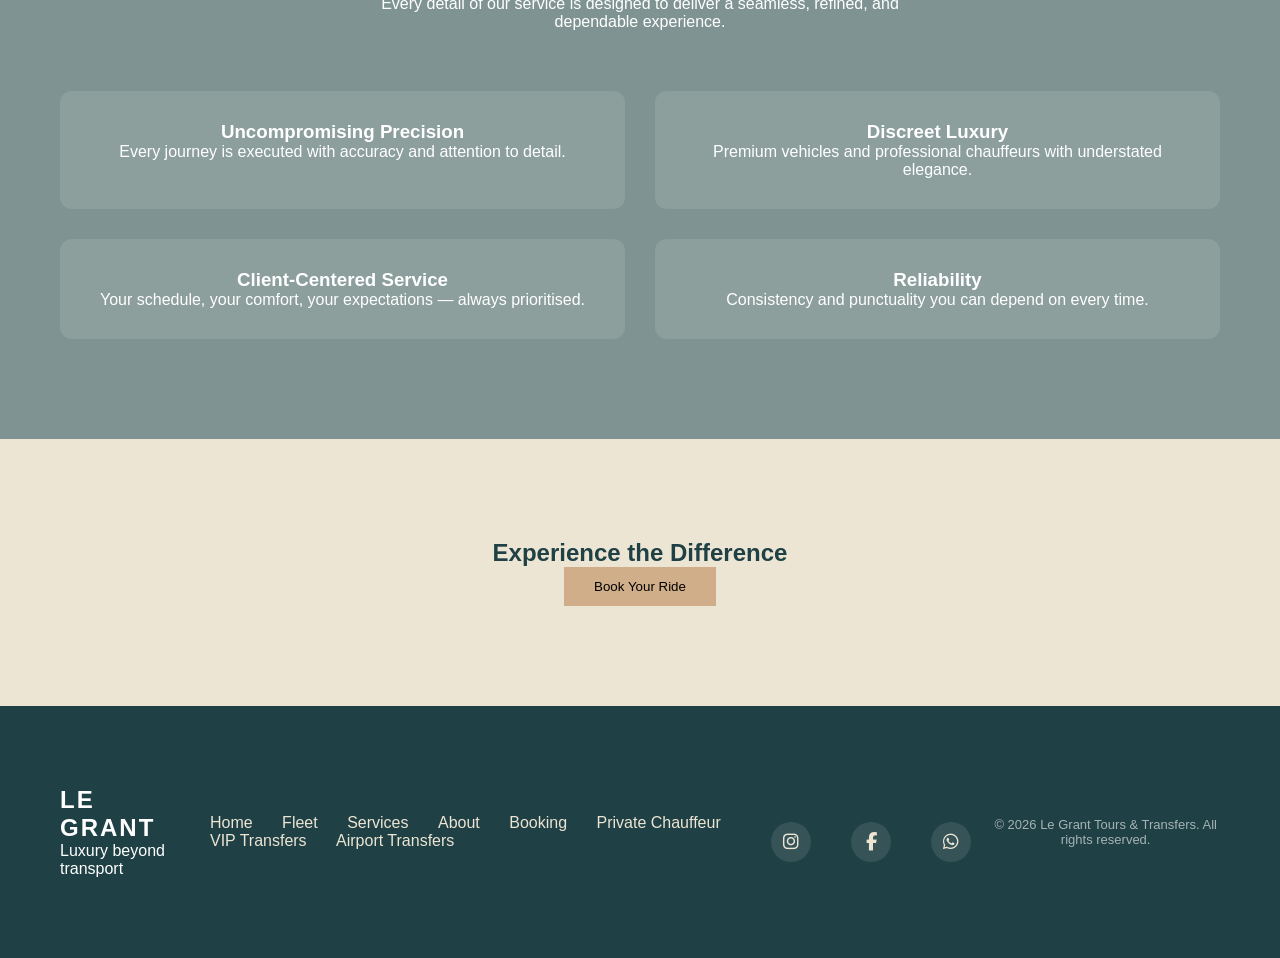
==== commit c4c683bb: "Update about.html" ====
--- a/about.html
+++ b/about.html
@@ -128,13 +128,16 @@
   <i class="fab fa-whatsapp"></i>
 </a>
 
-       <div class="footer-links">
-  <a href="index.html">Home</a>
-  <a href="index.html#fleet">Fleet</a>
-  <a href="services.html">Services</a>
-  <a href="about.html">About</a>
-  <a href="booking.html">Booking</a>
-</div>
+        <div class="footer-links">
+      <a href="index.html">Home</a>
+      <a href="index.html#fleet">Fleet</a>
+      <a href="services.html">Services</a>
+      <a href="about.html">About</a>
+      <a href="booking.html">Booking</a>
+      <a href="chauffer-service.html">Private Chauffeur</a>
+      <a href="vip-transfers.html">VIP Transfers</a>
+      <a href="airport-transfers.html">Airport Transfers</a>
+    </div>
 
 <div class="footer-socials">
 
--- a/styles.css
+++ b/styles.css
@@ -4,7 +4,13 @@
   padding: 0;
   box-sizing: border-box;
 }
-
+/* ===== SAFETY: SHOW CONTENT IF JS FAILS ===== */
+.no-js .pilots-image,
+.no-js .pilots-content,
+.no-js .fade-in {
+  opacity: 1 !important;
+  transform: none !important;
+}
 /* ===== BASE ===== */
 body {
   font-family: 'Helvetica Neue', sans-serif;
@@ -408,6 +414,7 @@
 .pilots-section {
   padding: 120px 60px;
   background: #EDE5D3;
+  overflow: hidden;
 }
 
 .pilots-container {
@@ -416,8 +423,15 @@
   gap: 80px;
 }
 
+/* IMAGE SIDE */
 .pilots-image {
-  width: 50%;
+  width: 55%;
+
+  transform: translateX(-100px) scale(0.96);
+  opacity: 0;
+
+  transition: transform 1s cubic-bezier(0.25, 1, 0.5, 1),
+              opacity 1s ease;
 }
 
 .pilots-image img {
@@ -428,7 +442,14 @@
 
 /* TEXT SIDE */
 .pilots-content {
-  width: 50%;
+  width: 45%;
+
+  transform: translateX(100px);
+  opacity: 0;
+
+  transition: transform 1s cubic-bezier(0.25, 1, 0.5, 1),
+              opacity 1s ease;
+  transition-delay: 0.2s;
 }
 
 .pilots-content h2 {
@@ -452,24 +473,34 @@
   align-items: center;
   gap: 15px;
   margin-bottom: 20px;
-}
-
-.stat-item i {
-  font-size: 20px;
-  color: #D0AE8A;
-}
-
-.stat-item h3 {
-  font-size: 16px;
-  margin-bottom: 2px;
-}
-
-.stat-item span {
-  font-size: 13px;
-  opacity: 0.7;
-}
-
-/* ===== MOBILE ===== */
+
+  transform: translateY(15px);
+  opacity: 0;
+  transition: transform 0.6s ease, opacity 0.6s ease;
+}
+
+/* ACTIVE STATE */
+.pilots-section.active .pilots-image {
+  transform: translateX(0) scale(1);
+  opacity: 1;
+}
+
+.pilots-section.active .pilots-content {
+  transform: translateX(0);
+  opacity: 1;
+}
+
+.pilots-section.active .stat-item {
+  transform: translateY(0);
+  opacity: 1;
+}
+
+/* STAGGER */
+.pilots-section.active .stat-item:nth-child(1) { transition-delay: 0.3s; }
+.pilots-section.active .stat-item:nth-child(2) { transition-delay: 0.5s; }
+.pilots-section.active .stat-item:nth-child(3) { transition-delay: 0.7s; }
+
+/* MOBILE */
 @media (max-width: 768px) {
   .pilots-container {
     flex-direction: column;
@@ -479,6 +510,8 @@
   .pilots-image,
   .pilots-content {
     width: 100%;
+    transform: none !important;
+    opacity: 1 !important;
   }
 
   .pilots-content {
@@ -487,6 +520,8 @@
 
   .stat-item {
     justify-content: center;
+    transform: none;
+    opacity: 1;
   }
 }
 /* ===== CONTACT ===== */
@@ -1105,3 +1140,236 @@
 .footer-socials a:hover::after {
   width: 100%;
 }
+.whatsapp-float {
+  position: fixed;
+  bottom: 20px;
+  right: 20px;
+  background: #25D366;
+  color: white;
+  width: 55px;
+  height: 55px;
+  border-radius: 50%;
+  display: flex;
+  align-items: center;
+  justify-content: center;
+  font-size: 26px;
+  box-shadow: 0 10px 25px rgba(0,0,0,0.2);
+  z-index: 999;
+  transition: 0.3s;
+}
+
+.whatsapp-float:hover {
+  transform: scale(1.1);
+}
+.fleet-btn{
+display:inline-block;
+margin-top:20px;
+padding:12px 25px;
+background:#D0AE8A;
+color:#1F4045;
+text-decoration:none;
+font-weight:bold;
+border-radius:8px;
+transition:0.3s ease;
+}
+
+.fleet-btn:hover{
+opacity:0.85;
+transform:translateY(-2px);
+}
+.service-nav {
+  position: fixed;
+  top: 0;
+  width: 100%;
+  background: rgba(31, 64, 69, 0.95);
+  z-index: 999;
+}
+
+.nav-container {
+  display: flex;
+  justify-content: space-between;
+  padding: 15px 60px;
+}
+
+.service-nav a {
+  color: white;
+  margin-left: 20px;
+  text-decoration: none;
+}
+
+.nav-btn {
+  background: #D0AE8A;
+  padding: 8px 14px;
+  border-radius: 6px;
+  color: #1F4045 !important;
+}
+
+.hero {
+  height: 80vh;
+  background: url('car2.png') center/cover no-repeat;
+  display: flex;
+  align-items: center;
+  position: relative;
+}
+
+.hero-overlay {
+  position: absolute;
+  inset: 0;
+  background: rgba(31,64,69,0.7);
+}
+
+.hero-content {
+  position: relative;
+  margin-left: 10%;
+  color: white;
+  max-width: 600px;
+}
+
+.hero-content h1 {
+  font-size: 54px;
+}
+
+.section {
+  padding: 100px 60px;
+}
+
+.container {
+  max-width: 900px;
+  margin: auto;
+}
+
+.feature-grid {
+  display: grid;
+  grid-template-columns: repeat(2,1fr);
+  gap: 25px;
+}
+
+.feature {
+  background: rgba(255,255,255,0.1);
+  padding: 25px;
+  border-radius: 10px;
+}
+
+.split {
+  display: flex;
+  gap: 60px;
+  align-items: center;
+}
+
+.split img {
+  width: 100%;
+  border-radius: 12px;
+}
+
+.left, .right {
+  width: 50%;
+}
+
+.related-services {
+  padding: 100px 60px;
+  text-align: center;
+}
+
+.service-links-grid {
+  display: grid;
+  grid-template-columns: repeat(3,1fr);
+  gap: 20px;
+  margin-top: 40px;
+}
+
+.service-link-card {
+  background: #EDE5D3;
+  padding: 25px;
+  border-radius: 12px;
+  display: block;
+  text-decoration: none;
+  color: #1F4045;
+  transition: 0.3s;
+}
+
+.service-link-card:hover {
+  background: #D0AE8A;
+  transform: translateY(-5px);
+}
+
+.faq {
+  background: #1F4045;
+  color: white;
+}
+
+.faq-item {
+  border-bottom: 1px solid rgba(255,255,255,0.2);
+  margin-bottom: 15px;
+  padding-bottom: 10px;
+}
+
+.cta {
+  background: #D0AE8A;
+  text-align: center;
+}
+
+@media(max-width:768px){
+  .split {
+    flex-direction: column;
+  }
+
+  .left, .right {
+    width: 100%;
+  }
+
+  .feature-grid {
+    grid-template-columns: 1fr;
+  }
+
+  .service-links-grid {
+    grid-template-columns: 1fr;
+  }
+
+  .hero-content h1 {
+    font-size: 32px;
+  }
+}
+.nav {
+  position: fixed;
+  top: 0;
+  width: 100%;
+  background: rgba(31, 64, 69, 0.95);
+  z-index: 1000;
+}
+
+.nav-wrapper {
+  display: flex;
+  justify-content: space-between;
+  align-items: center;
+  padding: 15px 60px;
+}
+
+.logo-container {
+  display: flex;
+  align-items: center;
+  gap: 10px;
+}
+
+.logo-container img {
+  height: 45px;
+}
+
+.logo {
+  color: white;
+  text-decoration: none;
+  font-weight: bold;
+  letter-spacing: 2px;
+}
+
+.nav-links a {
+  color: white;
+  margin-left: 20px;
+  text-decoration: none;
+}
+
+.nav-btn {
+  background: #D0AE8A;
+  padding: 8px 14px;
+  border-radius: 6px;
+  color: #1F4045 !important;
+}
